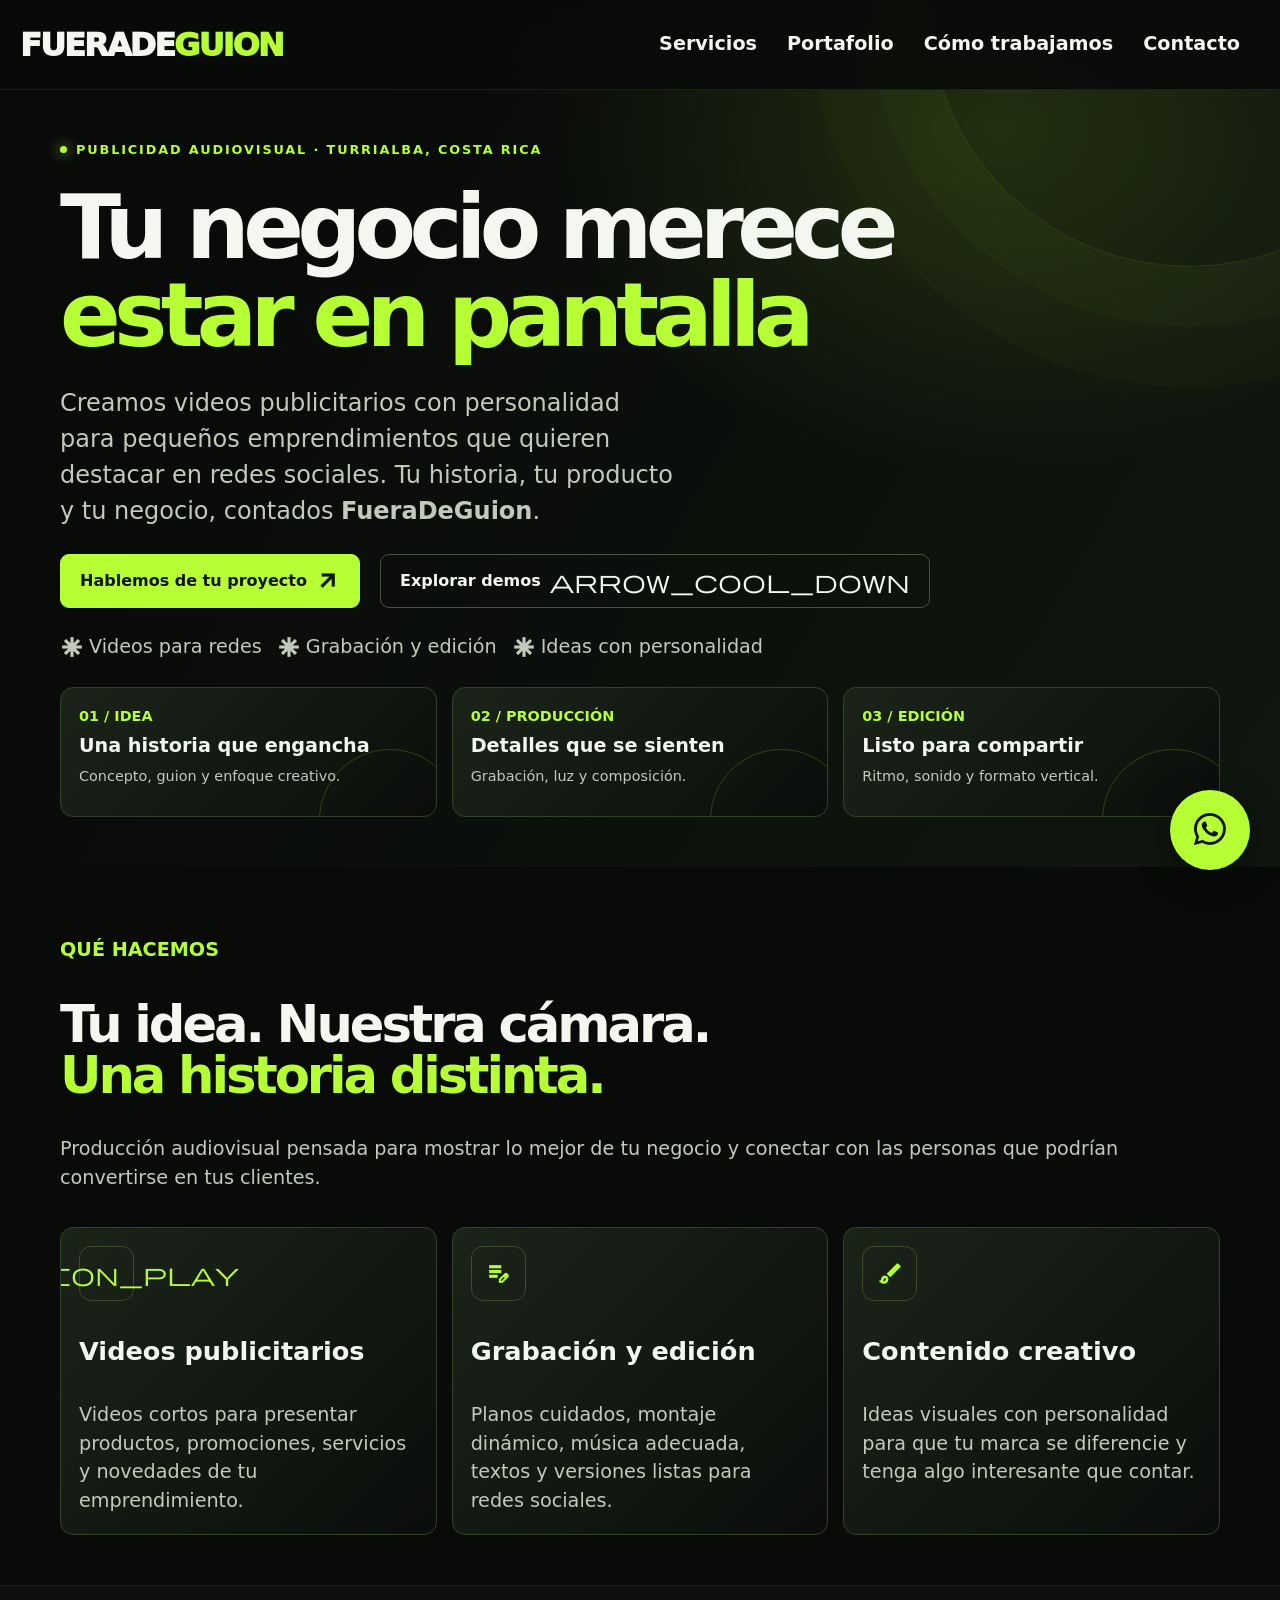
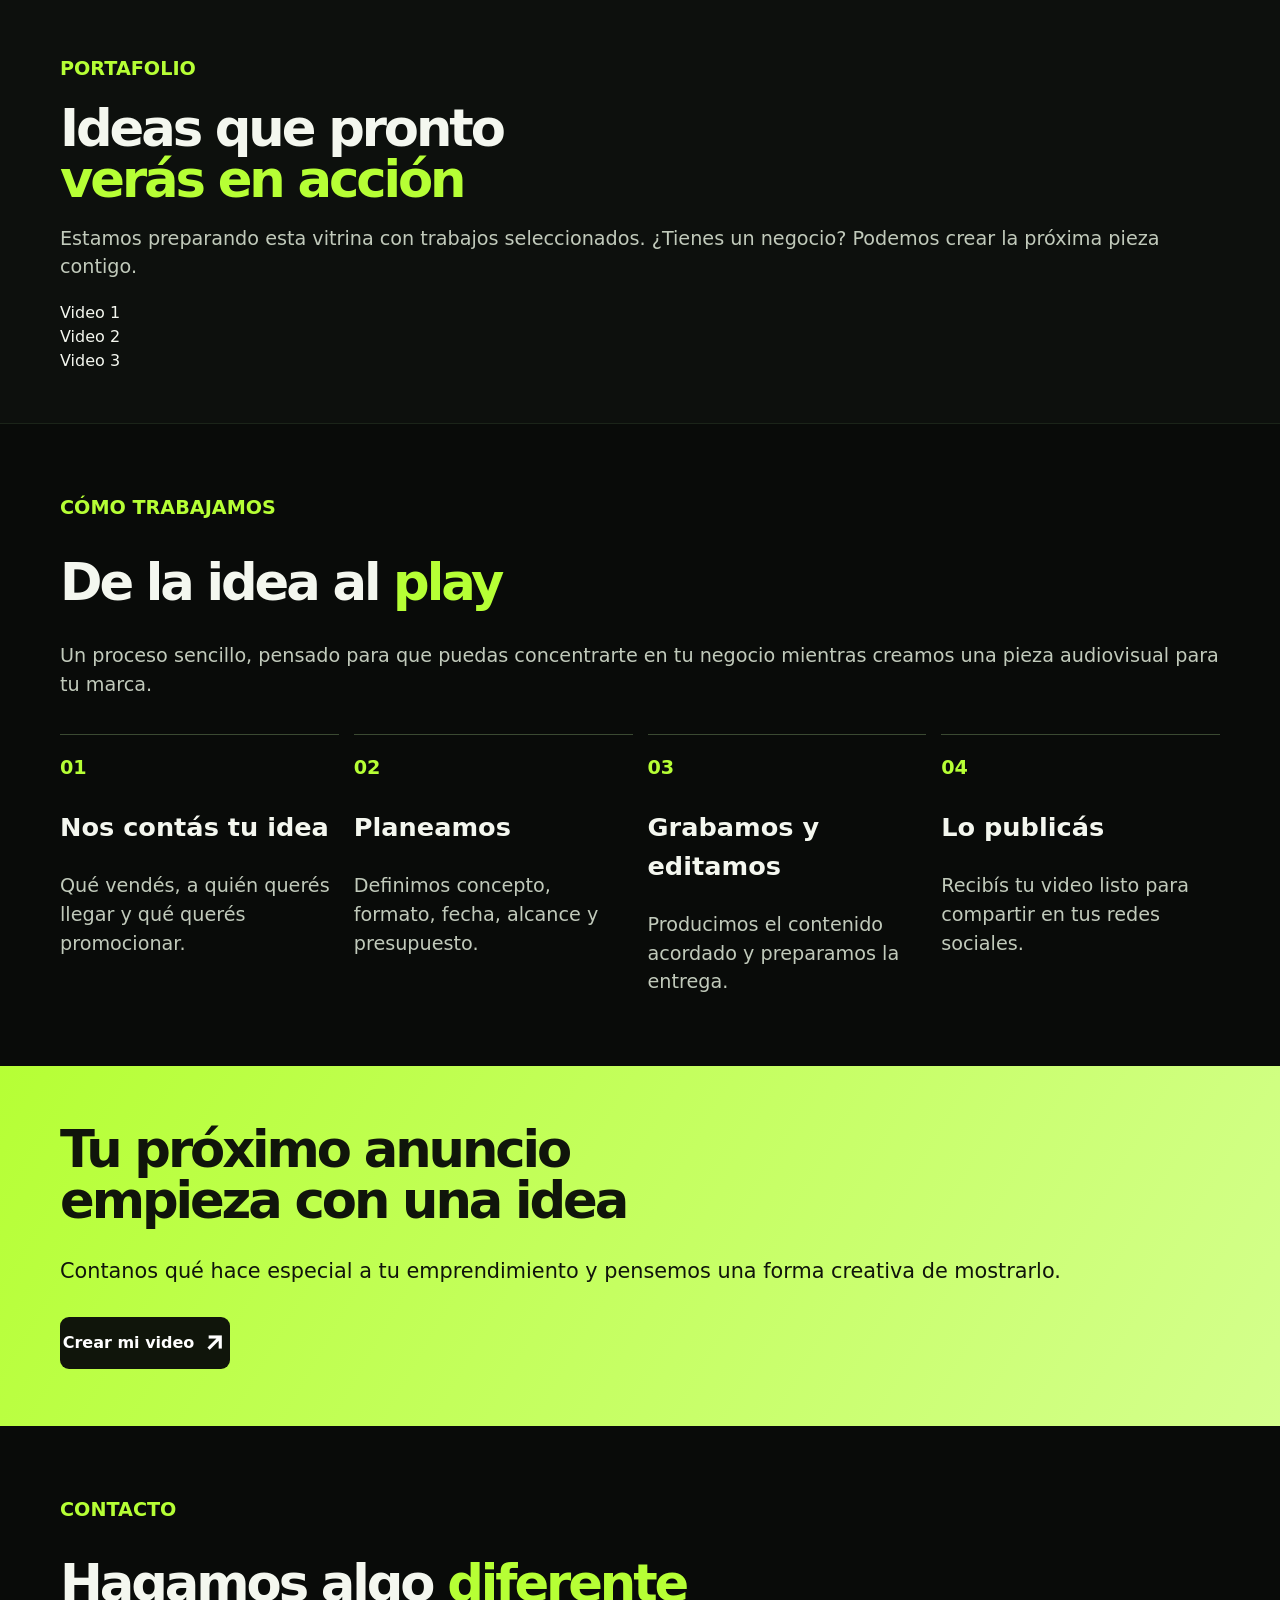
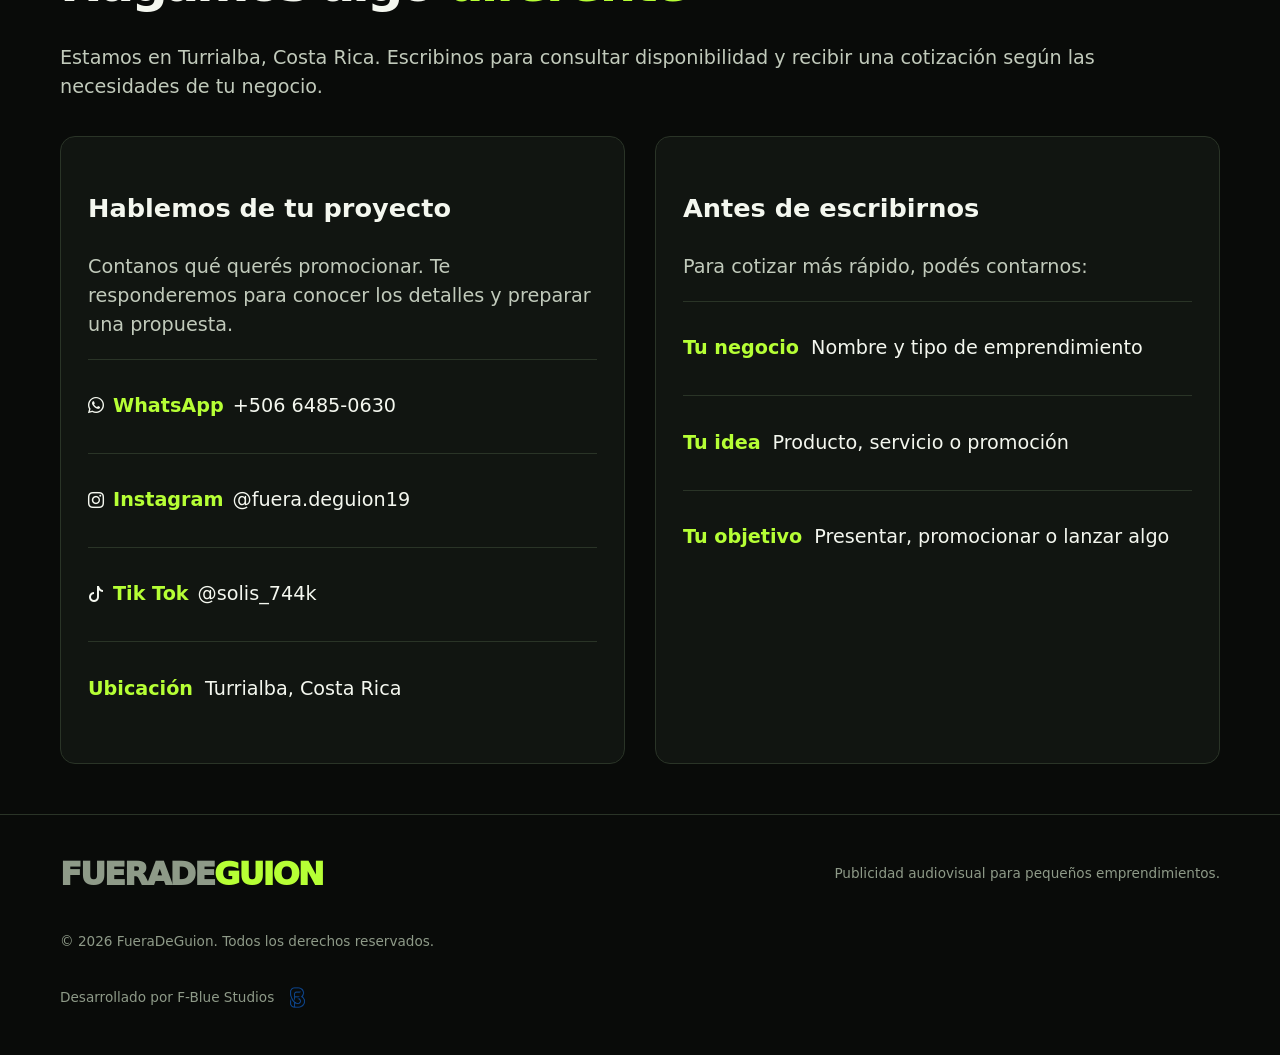
==== index.html @ 5d8425df "Se agregó efecto Scroll" ====
<!DOCTYPE html>
<html lang="espacios">
<head>
    <meta charset="UTF-8">
    <meta name="viewport" content="width=device-width, initial-scale=1.0">
    <title>FueraDeGuion | Publicidad audiovisual en Turrialba</title>
    <link rel="stylesheet" href="style.css">
    <link rel="stylesheet" href="https://fonts.googleapis.com/css2?family=Material+Symbols+Outlined:opsz,wght,FILL,GRAD@20..48,100..700,0..1,-50..200">
    <link rel="stylesheet" href="https://cdn.jsdelivr.net/npm/bootstrap-icons@1.11.3/font/bootstrap-icons.min.css">
    <script src="script.js"defer></script>
</head>
<body>
    <header class="nav">
        <a href="#inicio" class="title-fdg">FUERADE<span class="green-txt">GUION</a>
        <button class="btn-toggle" id="btnToggle"><span class="material-symbols-outlined" id="toggleIcon">menu</span></button>
        <nav class="nav-links" id="navLinks">
            <ul class="links">        
                <li><a href="#servicios">Servicios</a></li>
                <li><a href="#portafolio">Portafolio</a></li>
                <li><a href="#proceso">Cómo trabajamos</a></li>
                <li><a href="#contacto">Contacto</a></li>
            </ul>
        </nav>
    </header>
    <main>
        <section class="hero" id="inicio">
            <div class="wrap">
                <div class="eyebrow"><span class="dot"></span><p class="green-txt">PUBLICIDAD AUDIOVISUAL · TURRIALBA, COSTA RICA</p></div>
                <h1>Tu negocio merece<br><span class="green-txt">estar en pantalla</span></h1>
                <p>Creamos videos publicitarios con personalidad para pequeños emprendimientos que quieren destacar en redes sociales. Tu historia, tu producto y tu negocio, contados <b>FueraDeGuion</b>.</p>
                <div class="hero-actions">
                    <a class="btn btn-green" href="https://wa.me/50664850630?text=Hola%20FueraDeGuion%2C%20quiero%20cotizar%20un%20video%20publicitario." target="_blank" rel="noopener">Hablemos de tu proyecto<span class="material-symbols-outlined">arrow_outward</span></a>
                    <a class="btn btn-transparent" href="#portafolio">Explorar demos<span class="material-symbols-outlined">arrow_cool_down</span></a>
                </div>
                <div class="hero-foot">
                    <p><span class="material-symbols-outlined">asterisk</span>Videos para redes</p>
                    <p><span class="material-symbols-outlined">asterisk</span>Grabación y edición</p>
                    <p><span class="material-symbols-outlined">asterisk</span>Ideas con personalidad</p>
                </div>
                <div class="hero-cards">
                    <div class="card effect-card">
                        <p class="green-txt">01 / IDEA</p>
                        <p class="strong-txt">Una historia que engancha</p>
                        <p class="little-txt">Concepto, guion y enfoque creativo.</p>
                    </div>
                    <div class="card effect-card">
                        <p class="green-txt">02 / PRODUCCIÓN</p>
                        <p class="strong-txt">Detalles que se sienten</p>
                        <p class="little-txt">Grabación, luz y composición.</p>
                    </div>
                    <div class="card effect-card">
                        <p class="green-txt">03 / EDICIÓN</p>
                        <p class="strong-txt">Listo para compartir</p>
                        <p class="little-txt">Ritmo, sonido y formato vertical.</p>
                    </div>
                </div>
            </div>
        </section>

        <section class="servicios" id="servicios">
            <div class="wrap reveal">
                <p class="green-txt title-green">QUÉ HACEMOS</p>
                <h2>Tu idea. Nuestra cámara.<br><span class="green-txt">Una historia distinta.</span> </h2>
                <p>Producción audiovisual pensada para mostrar lo mejor de tu negocio y conectar con las personas que podrían convertirse en tus clientes.</p>
                <div class="servicios-cards">
                    <div class="card">
                        <span class="material-symbols-outlined">motion_play</span>
                        <h3>Videos publicitarios</h3>
                        <p>Videos cortos para presentar productos, promociones, servicios y novedades de tu emprendimiento.</p>
                    </div>
                    <div class="card">
                        <span class="material-symbols-outlined">edit_note</span>
                        <h3>Grabación y edición</h3>
                        <p>Planos cuidados, montaje dinámico, música adecuada, textos y versiones listas para redes sociales.</p>
                    </div>
                    <div class="card">
                        <span class="material-symbols-outlined">brush</span>
                        <h3>Contenido creativo</h3>
                        <p>Ideas visuales con personalidad para que tu marca se diferencie y tenga algo interesante que contar.</p>
                    </div>
                </div>
            </div>
        </section>
        
        <section class="portafolio" id="portafolio">
            <div class="wrap reveal">
                <p class="green-txt title-green">PORTAFOLIO</p>
                <h2>Ideas que pronto <br><span class="green-txt">verás en acción</span></h2>
                <p>Estamos preparando esta vitrina con trabajos seleccionados. ¿Tienes un negocio? Podemos crear la próxima pieza contigo.</p>
                <div class="portafolio-grid">
                    <div class="video">Video 1</div>
                    <div class="video">Video 2</div>
                    <div class="video">Video 3</div>
                </div>
            </div>
        </section>

        <section class="proceso" id="proceso">
            <div class="wrap reveal">
                <p class="green-txt title-green">CÓMO TRABAJAMOS</p>
                <h2>De la idea al <span class="green-txt">play</span></h2>
                <p>Un proceso sencillo, pensado para que puedas concentrarte en tu negocio mientras creamos una pieza audiovisual para tu marca.</p>
                <div class="process-grid">
                    <div class="step">
                        <p class="green-txt">01</p>
                        <h3>Nos contás tu idea</h3>
                        <p>Qué vendés, a quién querés llegar y qué querés promocionar.</p>
                    </div>
                    <div class="step">
                        <p class="green-txt">02</p>
                        <h3>Planeamos</h3>
                        <p>Definimos concepto, formato, fecha, alcance y presupuesto.</p>
                    </div>
                    <div class="step">
                        <p class="green-txt">03</p>
                        <h3>Grabamos y editamos</h3>
                        <p>Producimos el contenido acordado y preparamos la entrega.</p>
                    </div>
                    <div class="step">
                        <p class="green-txt">04</p>
                        <h3>Lo publicás</h3>
                        <p>Recibís tu video listo para compartir en tus redes sociales.</p>
                    </div>
                </div>
            </div>
        </section>

        <section class="anuncio">
            <div class="wrap container-anuncio reveal">
                <h2>Tu próximo anuncio <br>empieza con una idea</h2>
                <p>Contanos qué hace especial a tu emprendimiento y pensemos una forma creativa de mostrarlo.</p>
                <a class="btn btn-black" href="https://wa.me/50664850630?text=Hola%20FueraDeGuion%2C%20quiero%20cotizar%20un%20video%20publicitario." target="_blank" rel="noopener">Crear mi video <span class="material-symbols-outlined">arrow_outward</span></a>
            </div>
        </section>

        <section class="contacto" id="contacto">
            <div class="wrap reveal">
                <p class="green-txt title-green">CONTACTO</p>
                <h2>Hagamos algo <span class="green-txt">diferente</span></h2>
                <p>Estamos en Turrialba, Costa Rica. Escribinos para consultar disponibilidad y recibir una cotización según las necesidades de tu negocio.</p>
                <div class="contacto-grid">
                    <div class="contacto-box">
                        <h3>Hablemos de tu proyecto</h3>
                        <p>Contanos qué querés promocionar. Te responderemos para conocer los detalles y preparar una propuesta.</p>            
                        <div class="contacto-line">                           
                            <a class="btn btn-social" href="https://wa.me/50664850630?text=Hola%20FueraDeGuion%2C%20quiero%20consultar%20por%20sus%20servicios." target="_blank" rel="noopener">
                                <i class="bi bi-whatsapp"></i>
                                <span class="green-txt"><b>WhatsApp</b></span>
                                <p>+506 6485-0630</p>
                            </a>
                        </div>
                        <div class="contacto-line">   
                            <a class="btn btn-social" href="https://www.instagram.com/fuera.deguion19?mdxt=MWI0a2NkbmFmcDhkNw==" target="_blank" rel="noopener">
                                <i class="bi bi-instagram"></i>
                                <span class="green-txt"><b>Instagram</b></span>
                                <p>@fuera.deguion19</p>
                            </a>
                        </div>
                        <div class="contacto-line">  
                            <a class="btn btn-social" href="https://www.tiktok.com/@solis_744k?_r=1&_t=ZS-9Amf4XsxfdM" target="_blank" rel="noopener">
                                <i class="bi bi-tiktok"></i>
                                <span class="green-txt"><b>Tik Tok</b></span>
                                <p>@solis_744k</p>
                            </a>
                        </div>
                        <div class="contacto-line">
                            <span class="green-txt"><b>Ubicación</b></span>
                            <p>Turrialba, Costa Rica</p>
                        </div>
                    </div>
                    <div class="contacto-box">
                        <h3>Antes de escribirnos</h3>
                        <p>Para cotizar más rápido, podés contarnos:</p>
                        <div class="contacto-line"><span class="green-txt"><b>Tu negocio</b></span><p>Nombre y tipo de emprendimiento</p></div>
                        <div class="contacto-line"><span class="green-txt"><b>Tu idea</b></span><p>Producto, servicio o promoción</p></div>
                        <div class="contacto-line"><span class="green-txt"><b>Tu objetivo</b></span><p>Presentar, promocionar o lanzar algo</p></div></div>
                    </div>
                </div>
            </div>
        </section>
    </main>

    <footer>
        <div class="wrap footerin">
            <div class="footer-1">
                <a class="title-fdg" href="#inicio">FUERADE<span class="green-txt">GUION</span></a>
                <p>Publicidad audiovisual para pequeños emprendimientos.</p>
            </div>
            <div class="footer-2">
                <p>© 2026 FueraDeGuion. Todos los derechos reservados.</p>
                <div class="fblue-studios">
                    <p>Desarrollado por F-Blue Studios</p>
                    <img src="/source/Logo.svg" alt="Logo F-Blue Studios">
                </div> 
            </div>
        </div>
    </footer>
    <a class="contacto-flotante btn" href="https://wa.me/50664850630?text=Hola%20FueraDeGuion%2C%20vi%20su%20pagina%20web." target="_blank" rel="noopener" aria-label="Contactar por WhatsApp"><i class="bi bi-whatsapp"></i></a>
</body>
</html>
---- style.css ----
:root {
    --bg:#090b09;
    --panel:#111511;
    --panel2:#171d17;
    --green:#b6ff35;
    --white:#f4f7ef;
    --muted:#a7b0a2;
    --line:#2a3427;
    --txt-p: #c1cabb;
    --p-size: clamp(1.12rem,2vw,1.2rem);
}

* {
    box-sizing: border-box;
}

html {
    scroll-behavior: smooth;
}

body {
    margin: 0;
    font-family:Inter,ui-sans-serif,system-ui,-apple-system,BlinkMacSystemFont,"Segoe UI",sans-serif;
    line-height:1.5;
    background-color: var(--bg);
    color: #f4f7ef;
}

.material-symbols-outlined {
    font-weight: bold !important;
}

h1 {
    font-size:clamp(2.8rem,7vw,6.4rem);
    max-width:900px;
    margin:0;
    line-height: 0.98;
    letter-spacing: -0.075em;
}

h2 {
    font-size:clamp(2rem,4vw,3.5rem);
    line-height:1;
    letter-spacing:-.06em;
    margin: 0;
}

h3 {
    font-size:clamp(1.5rem,2vw, 1.6rem);
}

a {
    color: inherit;
    text-decoration: none;
}

li {
    list-style: none;
}

img {
    max-width: 100%;
}

.btn {
    display:inline-flex;
    align-items:center;
    justify-content:center;
    gap:9px;
    font-weight:850;
    padding:14px 19px;
    border-radius:9px;
    transition:transform .2s, background .2s
}

.btn:hover {
    transform:translateY(-2px);
}

.green-txt {
    color: var(--green) !important;
}

.title-green {
    font-weight: 850;
}

.wrap {
    width:min(1160px,calc(100% - 40px));
    margin: auto;
    padding: 50px 0;
}

.reveal {
    opacity: 0;
    transform: translateY(30px);
    transition: opacity 0.8s ease-out, transform 0.8s ease-out;
}

.reveal.active {
    opacity: 1;
    transform: translateY(0);
}

/*header*/

.nav {
    display: flex;
    justify-content: space-between;
    align-items: center;
    padding: 20px;
    position: fixed;
    z-index: 1000;
    min-width: 100%;
    top: 0;
    background: rgba(9,11,9,.9);
    backdrop-filter: blur(14px);
    border-bottom: 1px solid rgba(181, 255, 53, 0.1);
    height: 10vh;
}

.title-fdg {
    font-size: clamp(1.2rem,3vw,2rem);
    font-weight: 950;
    letter-spacing: -.06em;
}

.btn-toggle {
    background: none;
    border: none;
    color: var(--white);
    position: relative;
    z-index: 10002;
    cursor: pointer;
    display: flex;
}

.nav-links {
    display: flex;
    flex-direction: column;
    position: fixed;
    top: 0;
    right: -60%;
    width: 50%;
    height: 100vh;
    z-index: 1001;
    transition: right 0.3s ease-in-out;
    background:linear-gradient(135deg,#0b1c06,#0b0e0b);
    padding: 80px;
}

.nav-links.active {
    right: 0;
}

.links {
    display: flex;
    flex-direction: column;
    gap: 30px;
    padding: 0;
}

.links li {
    
    font-weight: bold;
}

.links li:hover{
    transition: all 0.2s ease;
    color: var(--green);
    text-decoration: underline;
}

/*inicio*/

.hero {
    position: relative;
    overflow: hidden;
    background: radial-gradient(ellipse at 78% 15%,rgba(182,255,53,.13),transparent 33%),linear-gradient(120deg,#090b09 25%,#10170f 100%);
}

.hero .wrap {
    display: flex;
    flex-direction: column;
    justify-content: center;
    gap: 25px;
}

.eyebrow {
    display: inline-flex;
    align-items: center;
    gap: 9px;
    margin-top: 10vh;
    font-size: 0.78rem;
    font-weight: 850;
    letter-spacing: 0.15em;
}

.eyebrow p {
    font-size: 0.8rem !important;
}

.dot {
    width: 7px;
    height: 7px;
    border-radius: 50%;
    background: var(--green);
    box-shadow: 0 0 14px var(--green);
}

.hero p{
    max-width: 620px;
    color: var(--txt-p);
    font-size: clamp(1.12rem, 2vw, 1.5rem);;
    margin: 0;
}

.hero-actions {
    display: flex;
    gap: 20px
}

.btn-green {
    background:var(--green);
    color:#10150b;
    border:1px solid var(--green);
}

.btn-green:hover {
    background:#c8ff68
}

.btn-transparent {
    background:transparent;
    color:var(--white);
    border:1px solid #46523e
}

.btn-transparent:hover {
    border-color:var(--green);
    color:var(--green)
}

.hero-foot {
    display: flex;
    gap: 15px;
}

.hero-foot p {
    display: flex;
    gap: 5px;
    align-items: center;
    font-size: clamp(0.8rem,2vw,1.2rem);
}

.hero-cards {
    display: grid;
    grid-template-columns: 1fr;
    gap: 15px
}

.card {
    display: flex;
    flex-direction: column;
    gap: 5px;
    min-height:130px;
    border:1px solid #34402e;
    border-radius:13px;
    padding:18px;
    position:relative;
    overflow:hidden;
    background:linear-gradient(135deg,#1b2419,#0b0e0b)
}

.card span{
    width: 55px;
    height: 55px;
    display: flex;
    justify-content: center;
    align-items: center;
    border: 1px solid #3b4b30;
    border-radius: 12px;
    color: var(--green);
    font-size: 1.5rem;
}

.card p{
    margin: 0;
}

.effect-card:after {
    content: "";
    position: absolute;
    width: 140px;
    height: 140px;
    border:1px solid rgba(182,255,53,.2);
    border-radius: 50%;
    right:-25px;
    bottom:-75px
}

.card .green-txt {
    display: block;
    font-size: clamp(0.8rem, 3vh, 0.9rem);
    font-weight: bold;
}

.card .strong-txt{
    color: var(--white);
    font-size: clamp(0.8rem, 3vh, 1.2rem);
    font-weight: bold;
}

.card .little-txt {
    font-size: clamp(0.8rem, 3vh, 0.9rem);;
}

.hero:after {
    content: "";
    position: absolute;
    width: 520px;
    height: 520px;
    border:1px solid rgba(182,255,53,.12);
    border-radius: 50%;
    right: -170px;
    bottom: 600px;
    box-shadow:0 0 0 60px rgba(182,255,53,.025),0 0 0 120px rgba(182,255,53,.018);
    pointer-events:none;
}

/*Servicios*/

.servicios .wrap {
    display: flex;
    flex-direction: column;
    justify-content: center;
    gap: 15px;
}

.servicios p {
    color: var(--txt-p);
    font-size: var(--p-size);
}

.servicios-cards {
    display: grid;
    grid-template-columns: 1fr;
    gap: 15px;
}

/*Portafolio*/
.portafolio {
    background:#0d100d;
    border-top:1px solid #1b2419;
    border-bottom:1px solid #1b2419
}

.portafolio p {
    color: var(--txt-p);
    font-size: var(--p-size);
}

/*Videos*/

/*Proceso*/

.proceso .wrap {
    display: flex;
    flex-direction: column;
    justify-content: center;
    gap: 15px;
}
.proceso p {
    color: var(--txt-p);
    font-size: var(--p-size);
}

.process-grid {
    display: grid;
    grid-template-columns: repeat(2, 1fr);
    gap: 15px;
}

.step {
    border-top: 1px solid #3b4a32;
}

.step .green-txt {
    font-weight: 900;
}

/*Anuncio*/
.anuncio {
    background: linear-gradient(120deg, #b6ff35, #d4ff8d);
    color: #10150b;
}

.anuncio .wrap {
    display: flex;
    flex-direction: column;
    justify-content: center;
    gap: 30px;
    height: 40vh;
}

.anuncio p {
    font-size: clamp(0.9rem, 2vw ,1.3rem);
    margin: 0;
}

.btn-black {
    background: #10150b;
    color: #fff;
    border-color: #10150b;
    white-space: nowrap;
    width: 170px;
}

.btn-black:hover {
    background: #27351b;
}

/*contacto*/

.contacto .wrap {
    display: flex;
    flex-direction: column;
    justify-content: center;
    gap: 15px;
}

.contacto p {
    color: var(--txt-p);
    font-size: clamp(1rem,2vw,1.2rem);
}

.contacto b {
    font-size: clamp(1rem,2vw,1.2rem);
}

.contacto-grid {
    display: grid;
    grid-template-columns: 1fr;
    gap: 30px;
}

.contacto-box {
    padding: 27px;
    border: 1px solid var(--line);
    background: var(--panel);
    border-radius: 15px;
}

.contacto-line {
    display: flex;
    align-items: center;
    gap: 12px;
    padding: 13px 0;
    border-top: 1px solid var(--line);
}

.contacto-line p{
    color: var(--white)
}

.btn-social {
    font-size: 1rem;
    padding: 0;
    font-weight: normal;
}


.btn-social:hover{
    color: var(--green);
    transition: all 0.2s ease;
}

.btn-social .material-symbols-outlined{
    position: relative;
    top: -8px;
    right: -2px;
    font-weight: normal !important;
    font-size: 0.9rem;
}

/*Footer*/

footer {
    border-top:1px solid var(--line);
    padding: 25px;
    color:#8e9a88;
    font-size: 0.85rem
}

footer .wrap {
    padding: 0px;
}
    
.footerin {
    display:flex;
    flex-direction: column;
    gap:20px;
}

.footer-1 {
    display: flex;
    flex-direction: column;
    justify-content: space-between;
    gap: 10px;
    margin-top: 10px;
}

.fblue-studios {
    display: flex;
    align-items: center;
}

.fblue-studios img{
    position: relative;
    right: 10px;;
    width: 65px;
    height: 65px;
}

.contacto-flotante {
    display: flex;
    justify-content: center;
    align-items: center;
    position: fixed;
    width: 60px;
    height: 60px;
    right: 30px;
    bottom: 30px;
    z-index: 20;
    background: var(--green);
    color: #10150b;
    border-radius: 50%;
    padding: 13px 17px;
    box-shadow: 0 8px 30px #0008
}

.contacto-flotante:hover{
    background:#c8ff68
}

.contacto-flotante .bi {
    font-size: 1.5rem;
}

/*@media configuraciones*/

@media (min-width: 768px){
    .btn-toggle{
        display: none !important;
    }

    .nav-links{
        display: flex;
    }

    .nav-links {
        display: flex;
        flex-direction: column;
        position: static;
        width: auto;
        height: auto;
        z-index: auto;
        transition: none;
        background: none;
        padding: 20px;
    }

    .links {
        flex-direction: row;
    }

    .links a {
        font-size: var(--p-size);
    }
}

@media (min-width: 1024px) {

    .card:hover{
        transform: translateY(-2px);
    }

    .hero-cards {
        grid-template-columns: repeat(3, 1fr);
    }

    .servicios-cards {
        grid-template-columns: repeat(3, 1fr);
    }

    .process-grid {
        grid-template-columns: repeat(4, 1fr);
    }

    .contacto-grid {
        grid-template-columns: repeat(2, 1fr);
    }

    .footer-1 {
        flex-direction: row;
    }

    .contacto-flotante {
        width: 80px;
        height: 80px;
    }

    .contacto-flotante .bi {
        font-size: 2rem;
    }
}

@media (min-width: 1400px) {

    .hero .wrap {
        height: 100vh;
    }

    .servicios .wrap {
        height: 80vh;
    }
    .proceso .wrap {
        height: 70vh;
    }

    .anuncio .wrap {
        height: 50vh;
    }

    .contacto .wrap {
        height: 100vh;
    }
}
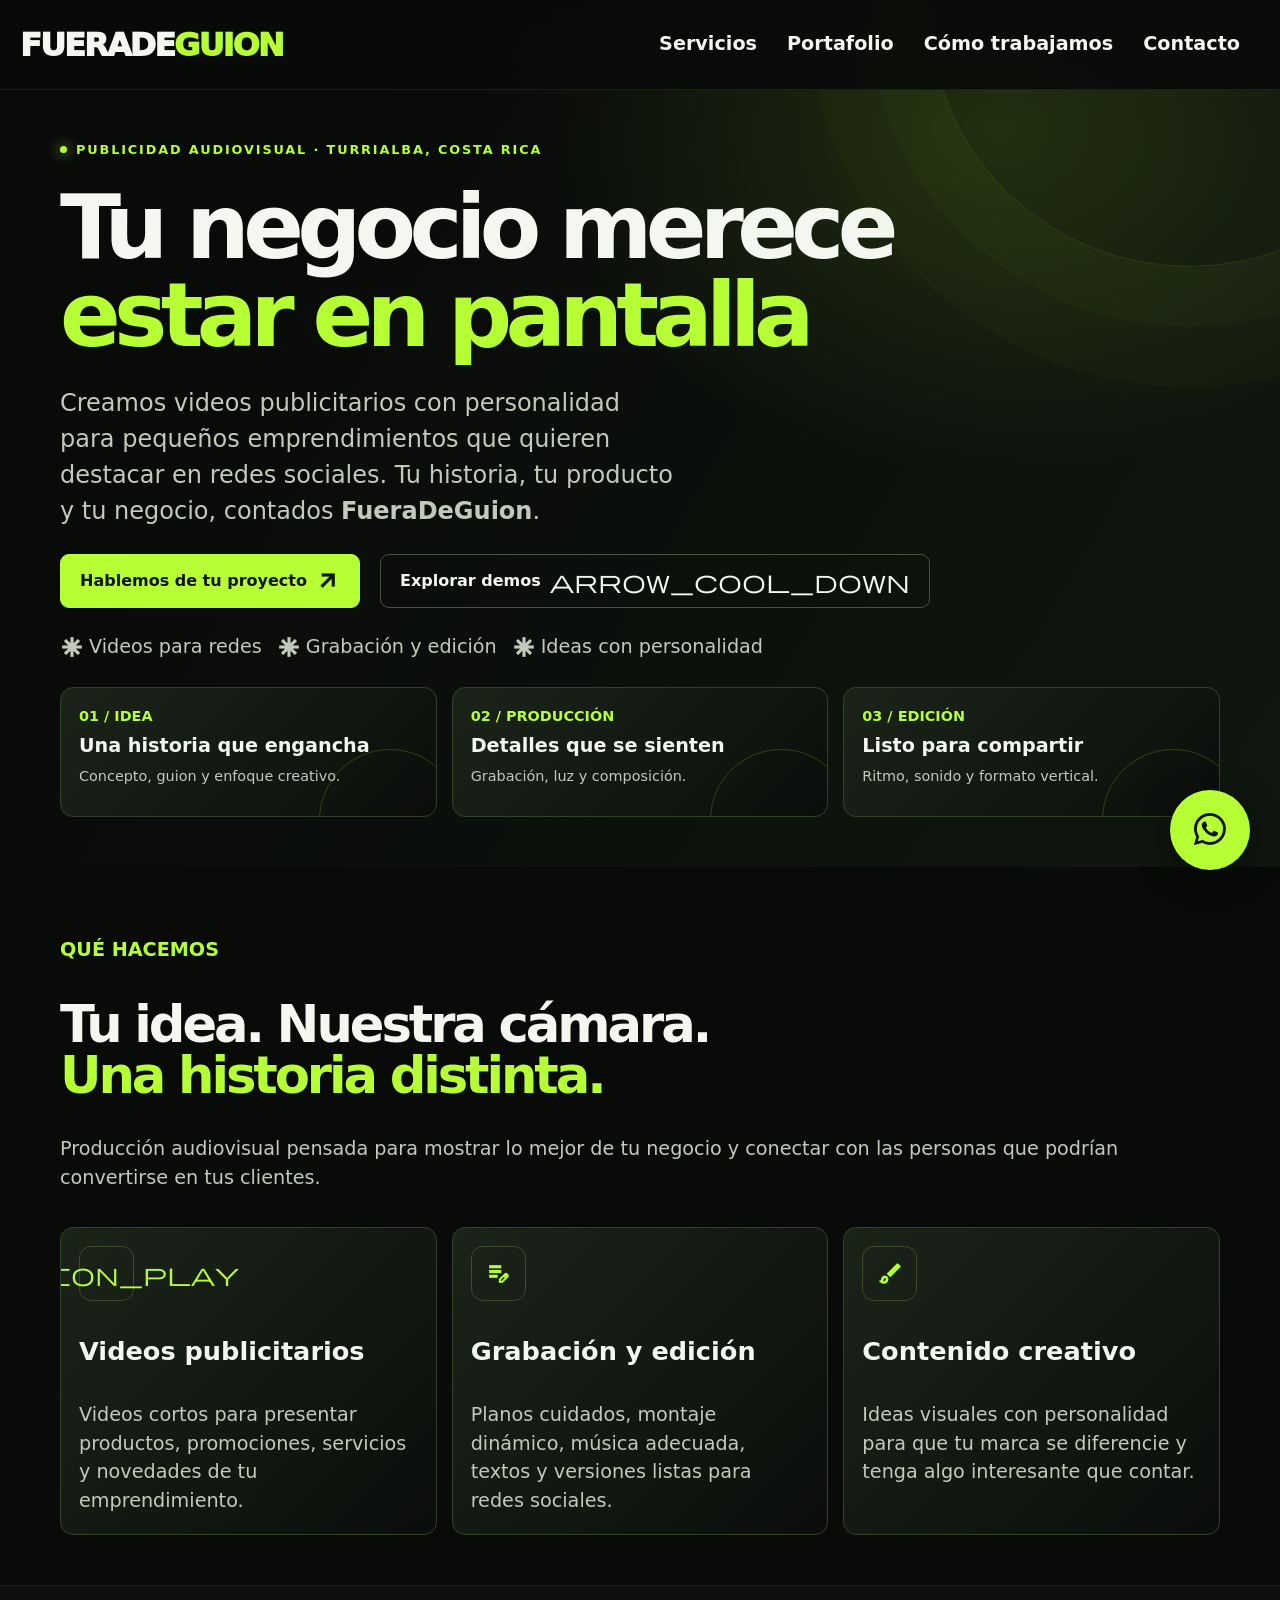
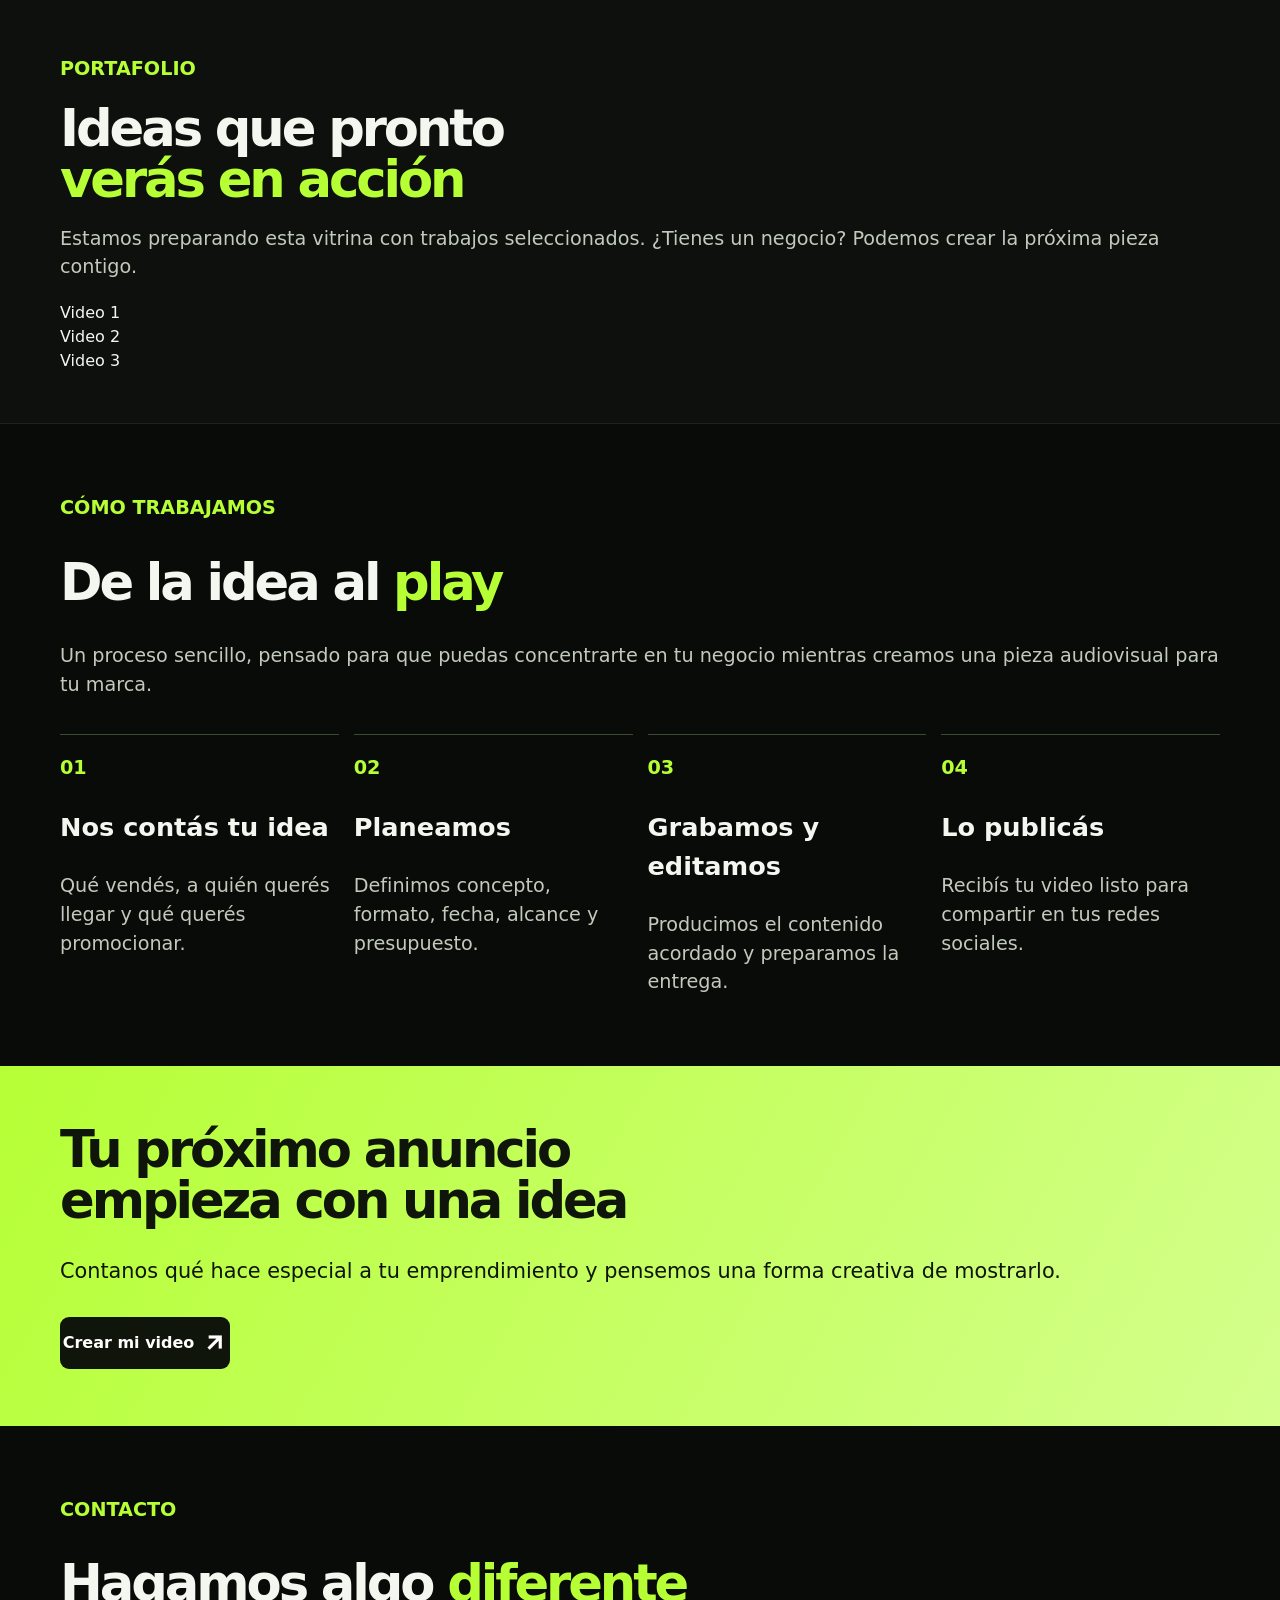
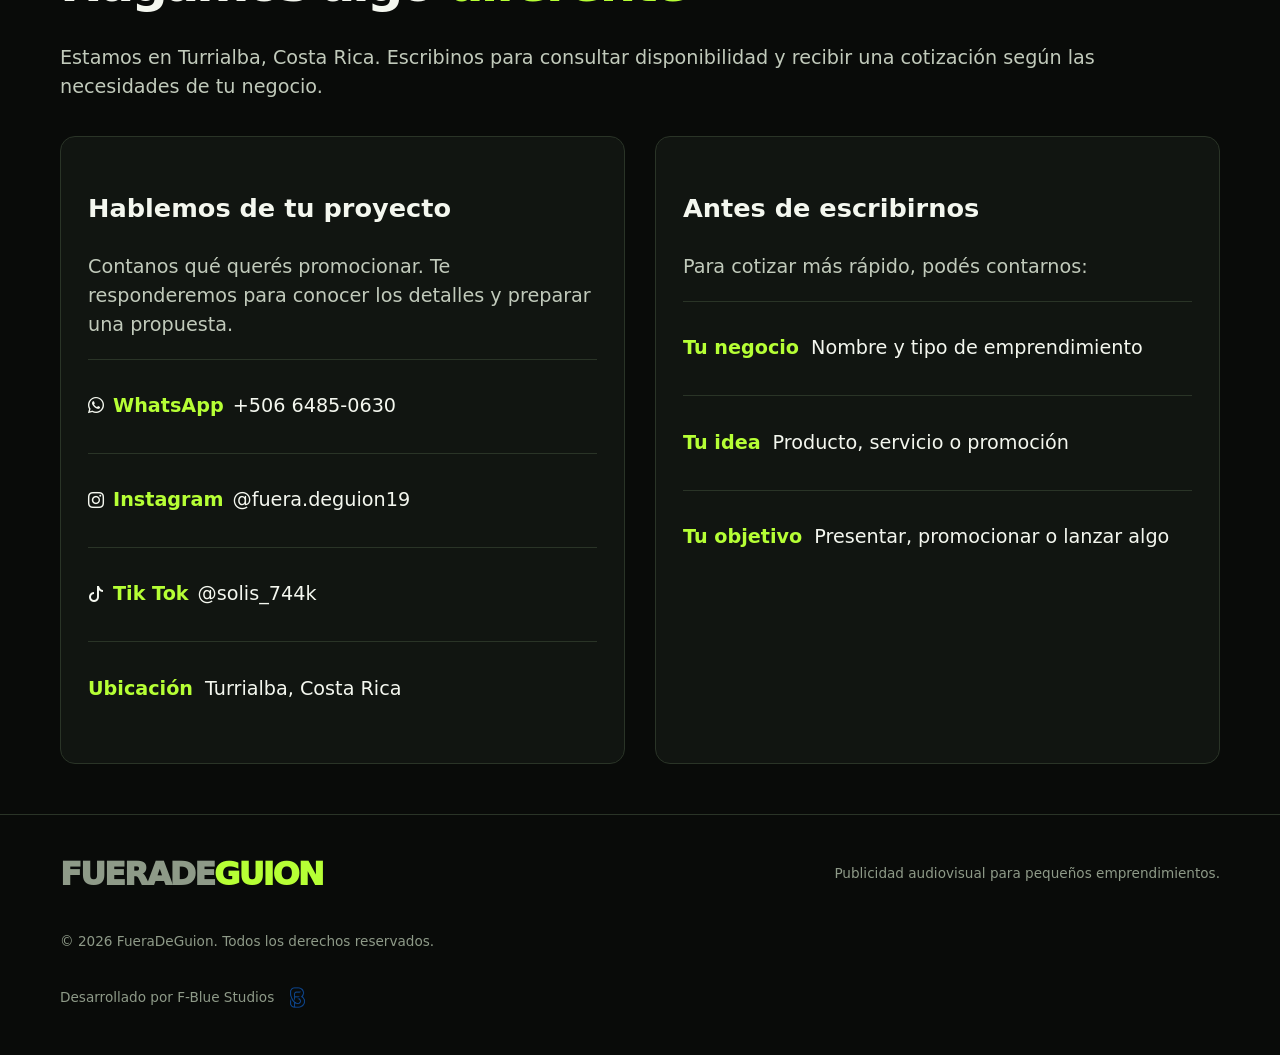
==== commit 17b814cb: "Se agregó etiquetas meta para compartir en redes sociales" ====
--- a/index.html
+++ b/index.html
@@ -1,5 +1,5 @@
 <!DOCTYPE html>
-<html lang="espacios">
+<html lang="es">
 <head>
     <meta charset="UTF-8">
     <meta name="viewport" content="width=device-width, initial-scale=1.0">
@@ -8,6 +8,11 @@
     <link rel="stylesheet" href="https://fonts.googleapis.com/css2?family=Material+Symbols+Outlined:opsz,wght,FILL,GRAD@20..48,100..700,0..1,-50..200">
     <link rel="stylesheet" href="https://cdn.jsdelivr.net/npm/bootstrap-icons@1.11.3/font/bootstrap-icons.min.css">
     <script src="script.js"defer></script>
+
+    <meta property="og:title" content="FueraDeGuion">
+    <meta property="og:description" content="Impulsamos tu negocio con videos publicitarios llenos de personalidad. Transformamos tu historia y productos en contenido diseñado para destacar en redes sociales.">
+    <meta property="og:image" content="source/Logo_FueraDeGuion.jpeg">
+    <meta property="og:url" content="https://fitoblue3.github.io/FueraDeGuion/">
 </head>
 <body>
     <header class="nav">
@@ -190,7 +195,7 @@
                 <p>© 2026 FueraDeGuion. Todos los derechos reservados.</p>
                 <div class="fblue-studios">
                     <p>Desarrollado por F-Blue Studios</p>
-                    <img src="/source/Logo.svg" alt="Logo F-Blue Studios">
+                    <img src="source/Logo_FBlueStudios.svg" alt="Logo F-Blue Studios">
                 </div> 
             </div>
         </div>
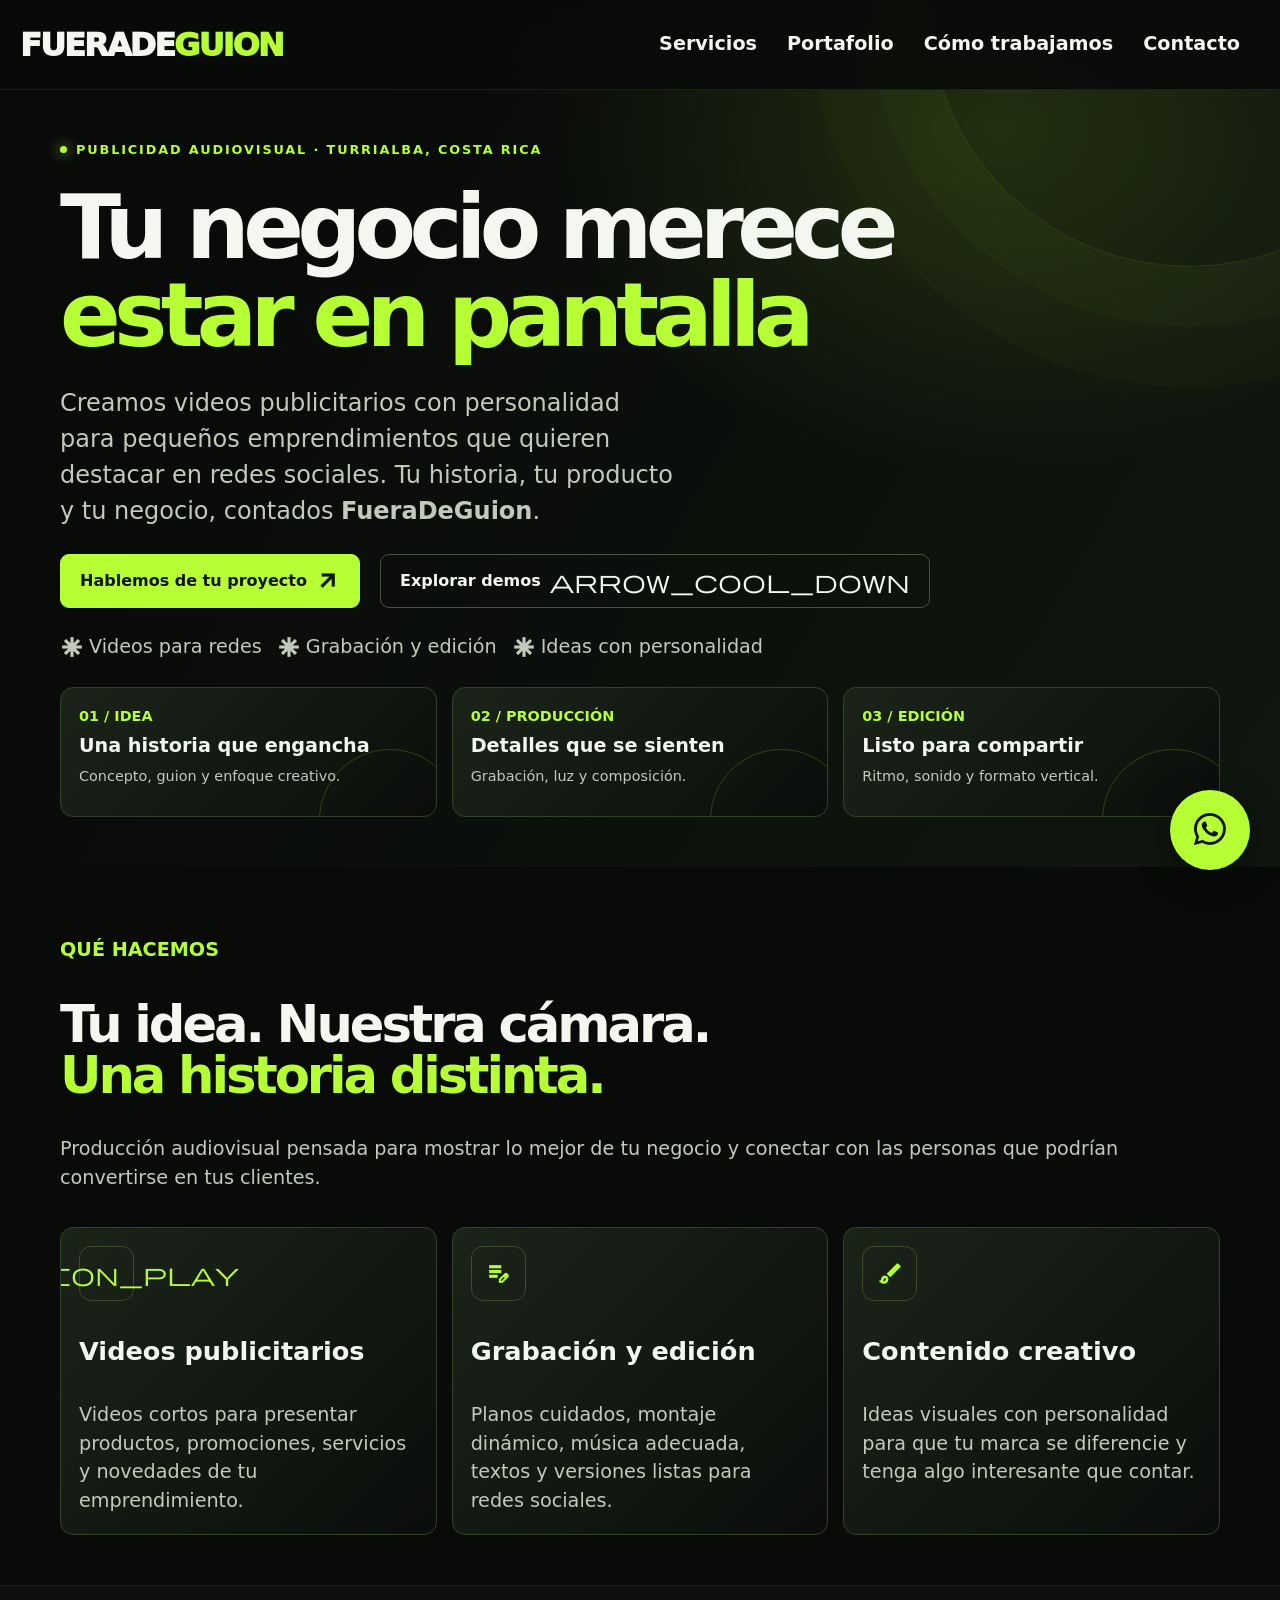
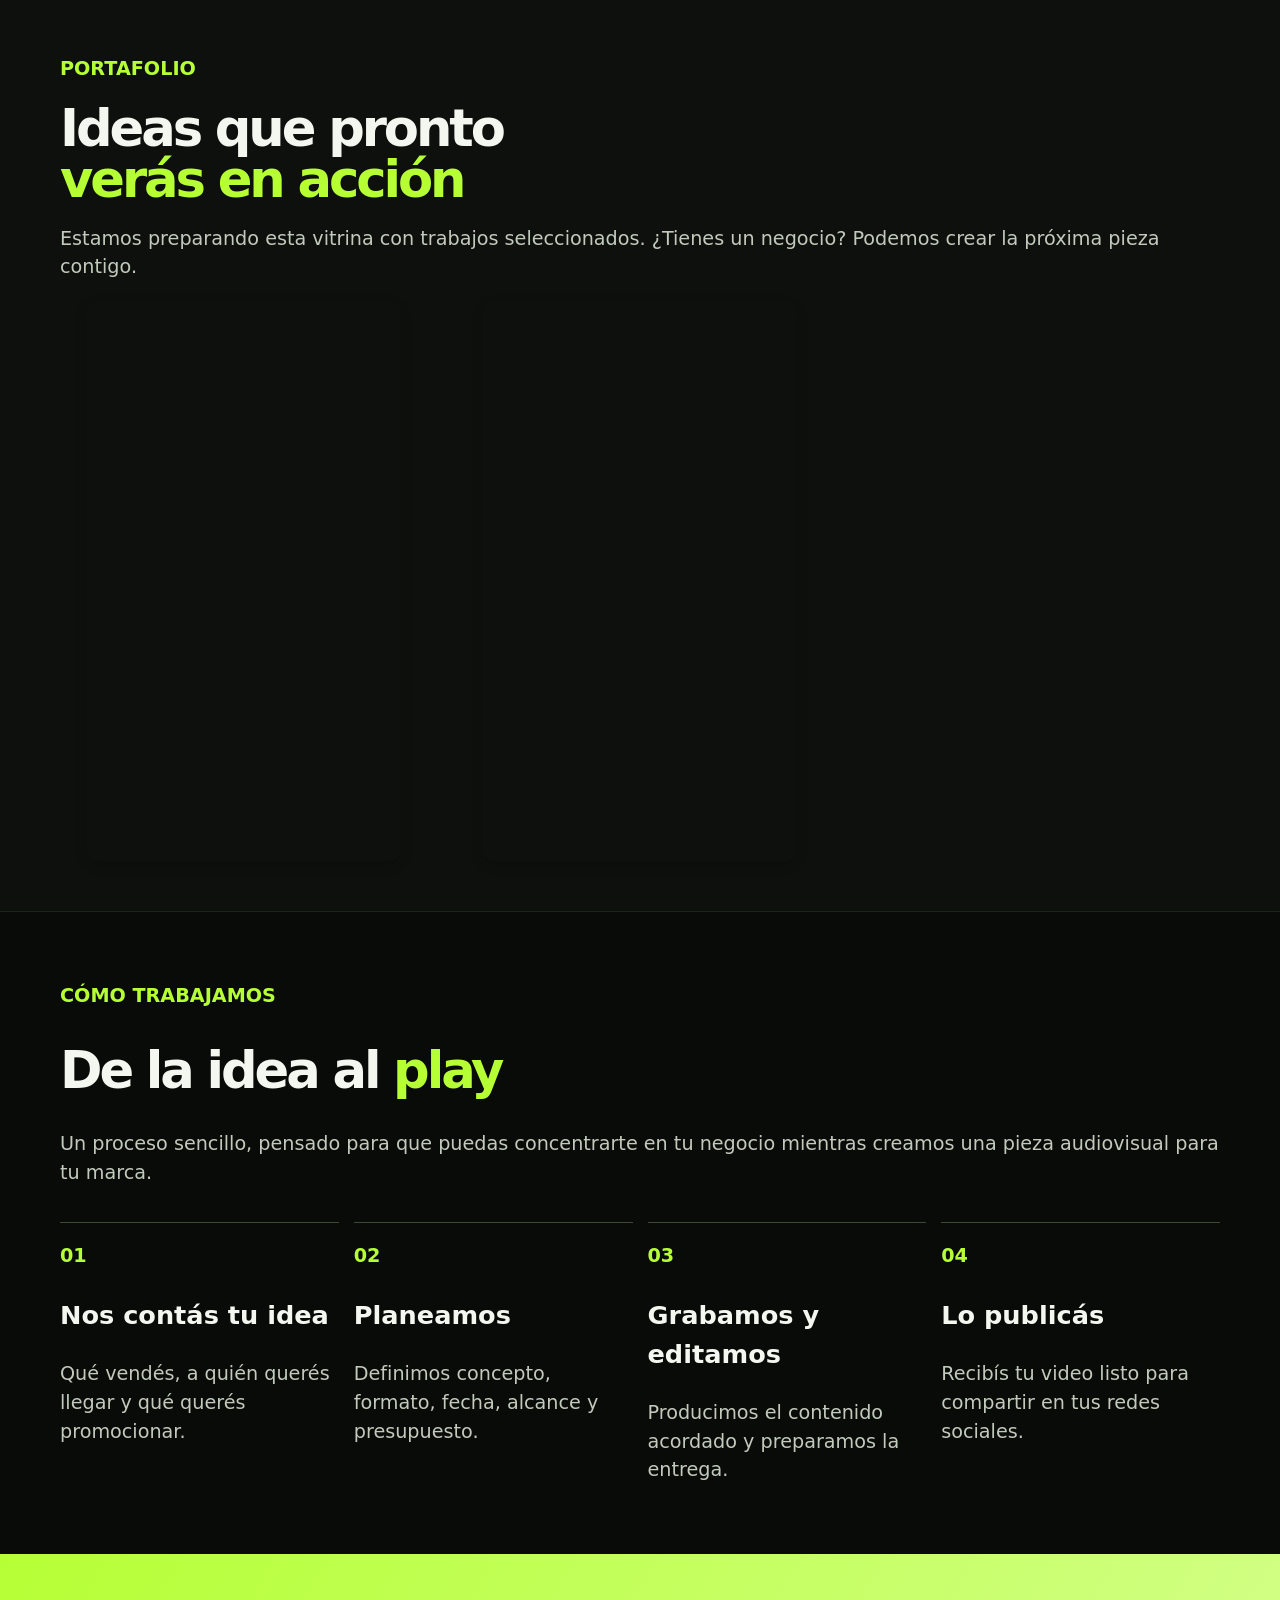
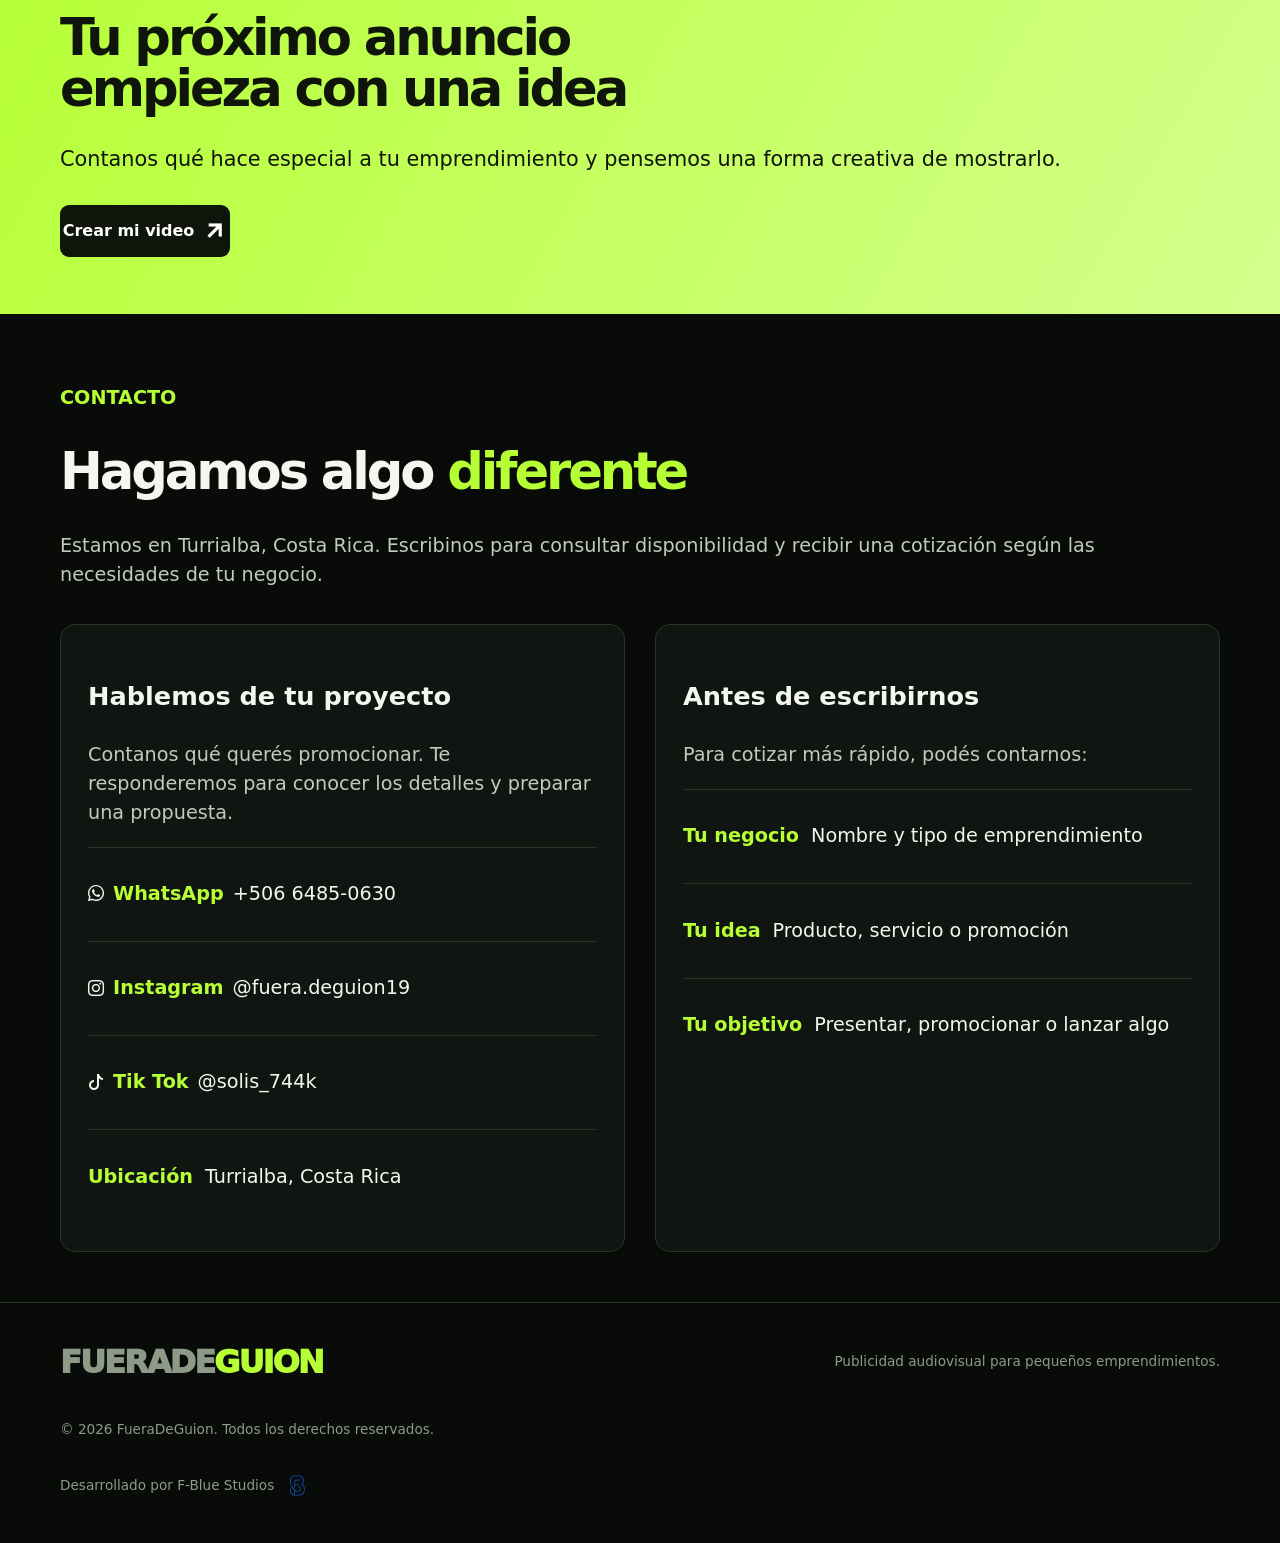
==== commit 14d98c24: "Se agreó los videos" ====
--- a/index.html
+++ b/index.html
@@ -11,7 +11,7 @@
 
     <meta property="og:title" content="FueraDeGuion">
     <meta property="og:description" content="Impulsamos tu negocio con videos publicitarios llenos de personalidad. Transformamos tu historia y productos en contenido diseñado para destacar en redes sociales.">
-    <meta property="og:image" content="source/Logo_FueraDeGuion.jpeg">
+    <meta property="og:image" content="https://raw.githubusercontent.com/Fitoblue3/FueraDeGuion/refs/heads/main/source/Logo_FueraDeGuion.jpeg">
     <meta property="og:url" content="https://fitoblue3.github.io/FueraDeGuion/">
 </head>
 <body>
@@ -93,9 +93,24 @@
                 <h2>Ideas que pronto <br><span class="green-txt">verás en acción</span></h2>
                 <p>Estamos preparando esta vitrina con trabajos seleccionados. ¿Tienes un negocio? Podemos crear la próxima pieza contigo.</p>
                 <div class="portafolio-grid">
-                    <div class="video">Video 1</div>
-                    <div class="video">Video 2</div>
-                    <div class="video">Video 3</div>
+                    <div class="video-youtube">
+                        <iframe width="610" 
+                        height="1085" 
+                        src="https://www.youtube.com/embed/8R4uW3JkBlg" 
+                        title="FueraDeGuion 2026" 
+                        frameborder="0" 
+                        allow="accelerometer; autoplay; clipboard-write; encrypted-media; gyroscope; picture-in-picture; web-share" 
+                        referrerpolicy="strict-origin-when-cross-origin" 
+                        allowfullscreen></iframe>
+                    </div>    
+                    <div class="video-youtube">
+                        <iframe src="https://www.youtube.com/embed/LSPEQDFpQoo" 
+                        title="29 de octubre de 2026" 
+                        frameborder="0" 
+                        allow="accelerometer; autoplay; clipboard-write; encrypted-media; gyroscope; picture-in-picture; web-share" 
+                        referrerpolicy="strict-origin-when-cross-origin" 
+                        allowfullscreen></iframe>
+                    </div>
                 </div>
             </div>
         </section>
--- a/style.css
+++ b/style.css
@@ -360,7 +360,31 @@
     font-size: var(--p-size);
 }
 
+.portafolio-grid {
+    display: grid;
+    grid-template-columns: 1fr;
+    gap: 30px;
+}
+
 /*Videos*/
+.video-youtube {
+    position: relative;
+    width: 100%;
+    max-width: 315px; /* Ancho máximo ideal para un Short */
+    aspect-ratio: 9 / 16; /* Mantiene la proporción vertical exacta */
+    margin: 0 auto; /* Centra el video si el contenedor padre es más ancho */
+    border-radius: 12px; /* Opcional: esquinas redondeadas modernas */
+    overflow: hidden; /* Asegura que el contenido respete los bordes redondeados */
+    box-shadow: 0 4px 12px rgba(0, 0, 0, 0.15); /* Opcional: sombra elegante */
+}
+
+.video-youtube iframe {
+    position: absolute;
+    top: 0;
+    left: 0;
+    width: 100%;
+    height: 100%;
+}
 
 /*Proceso*/
 
@@ -593,6 +617,11 @@
         grid-template-columns: repeat(3, 1fr);
     }
 
+    .portafolio-grid {
+        display: grid;
+        grid-template-columns: repeat(3, 1fr);
+    }
+
     .process-grid {
         grid-template-columns: repeat(4, 1fr);
     }
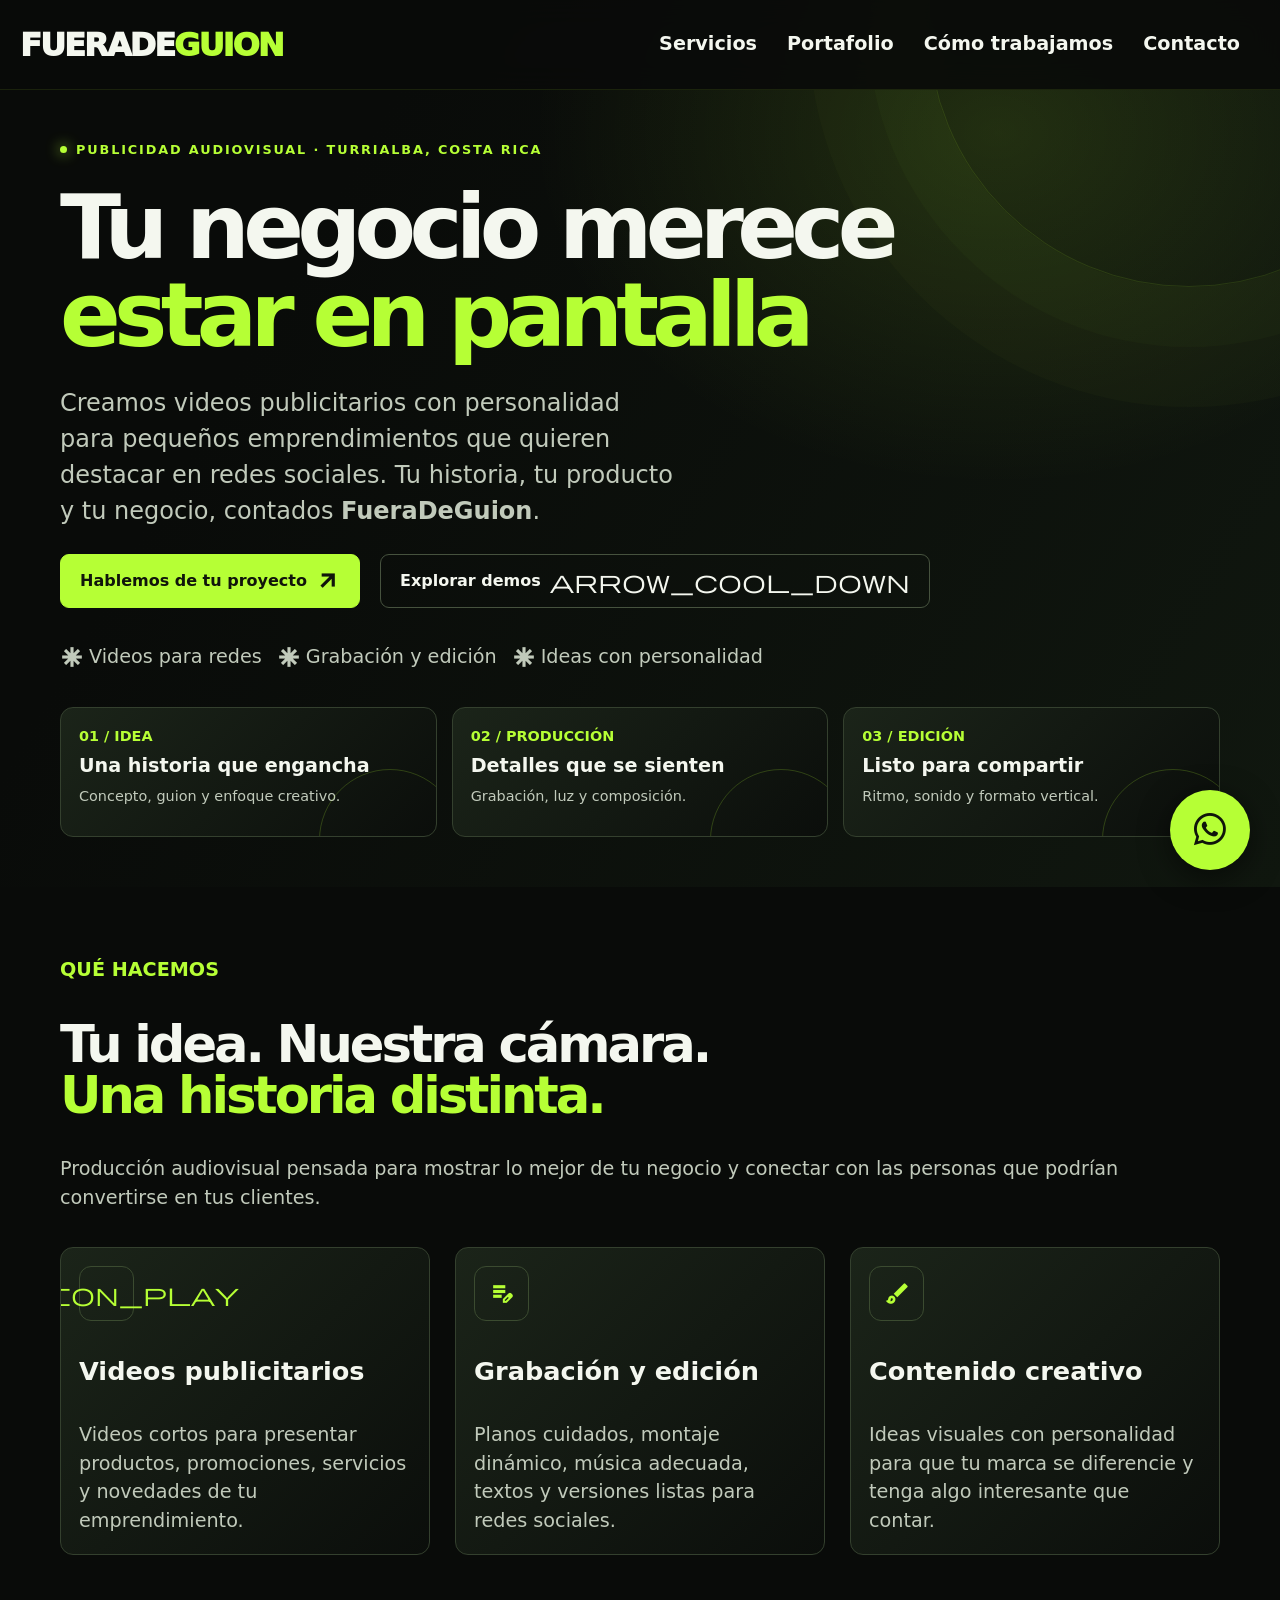
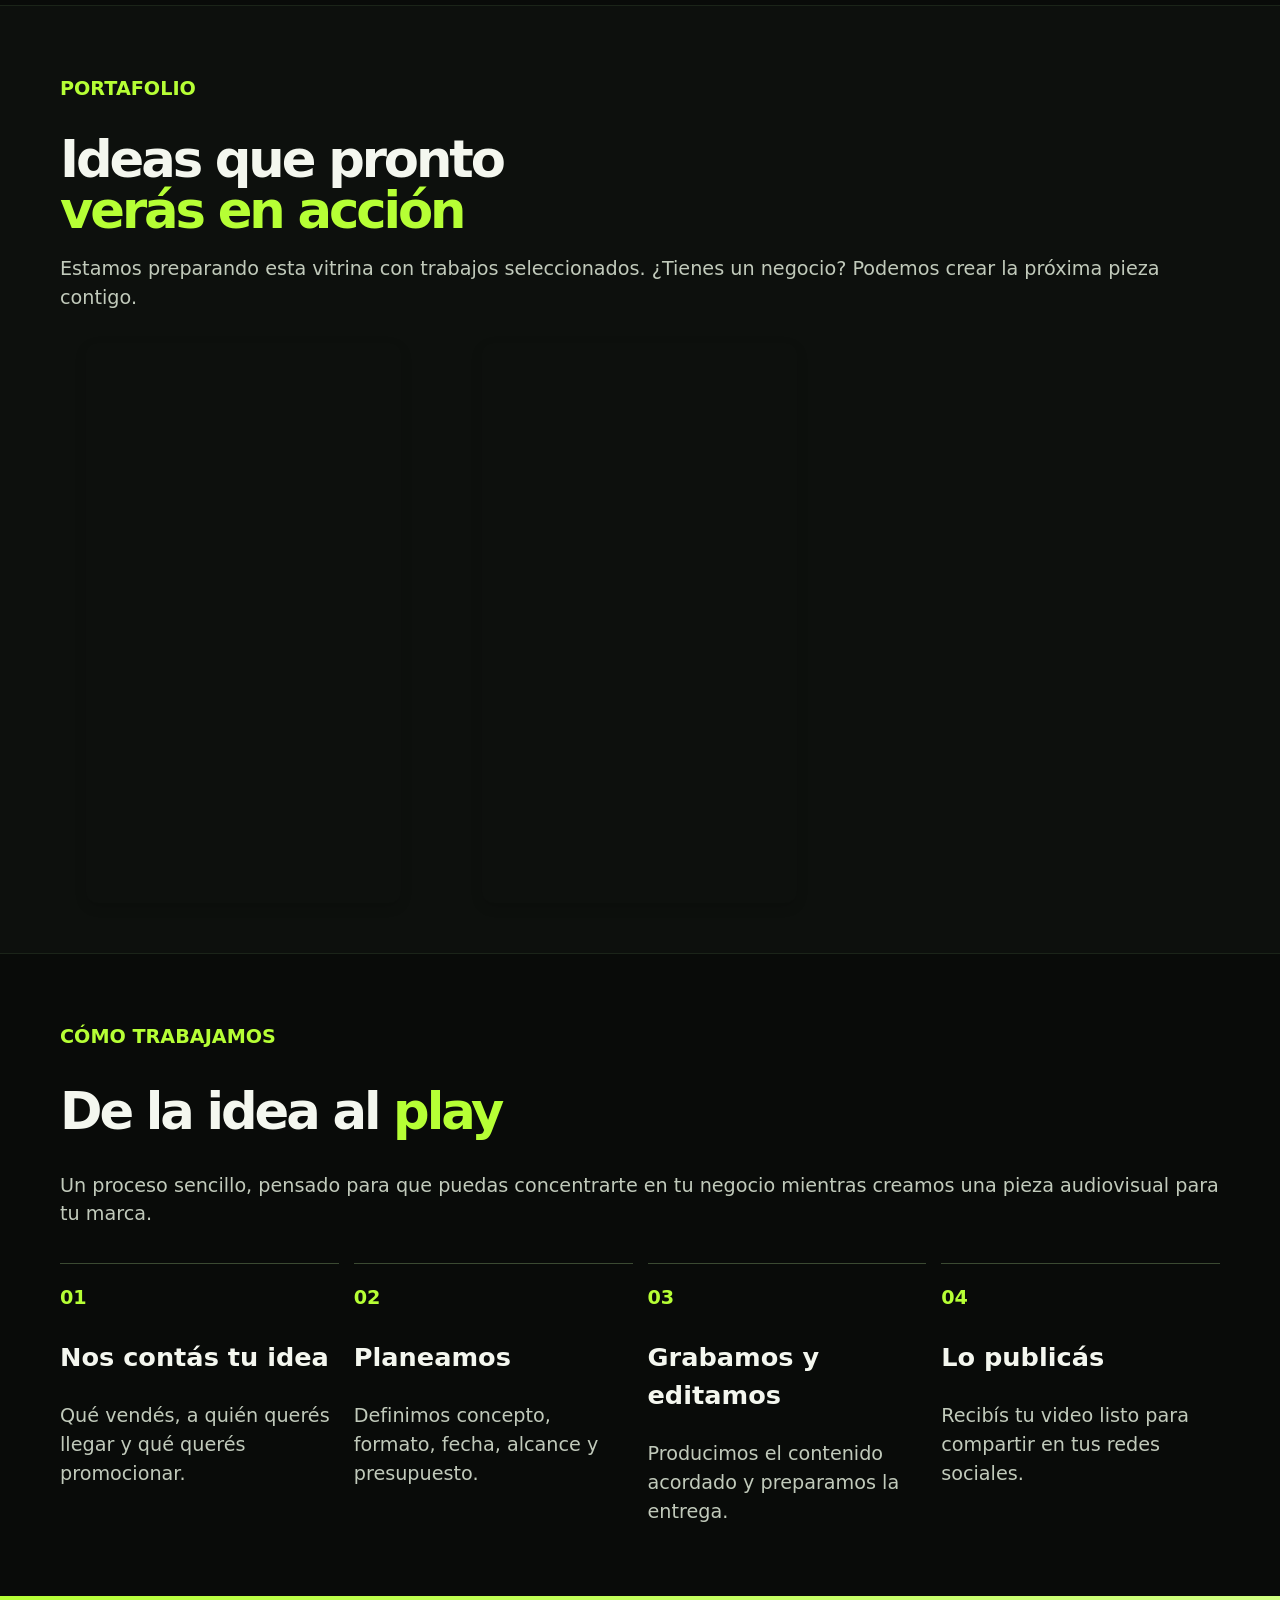
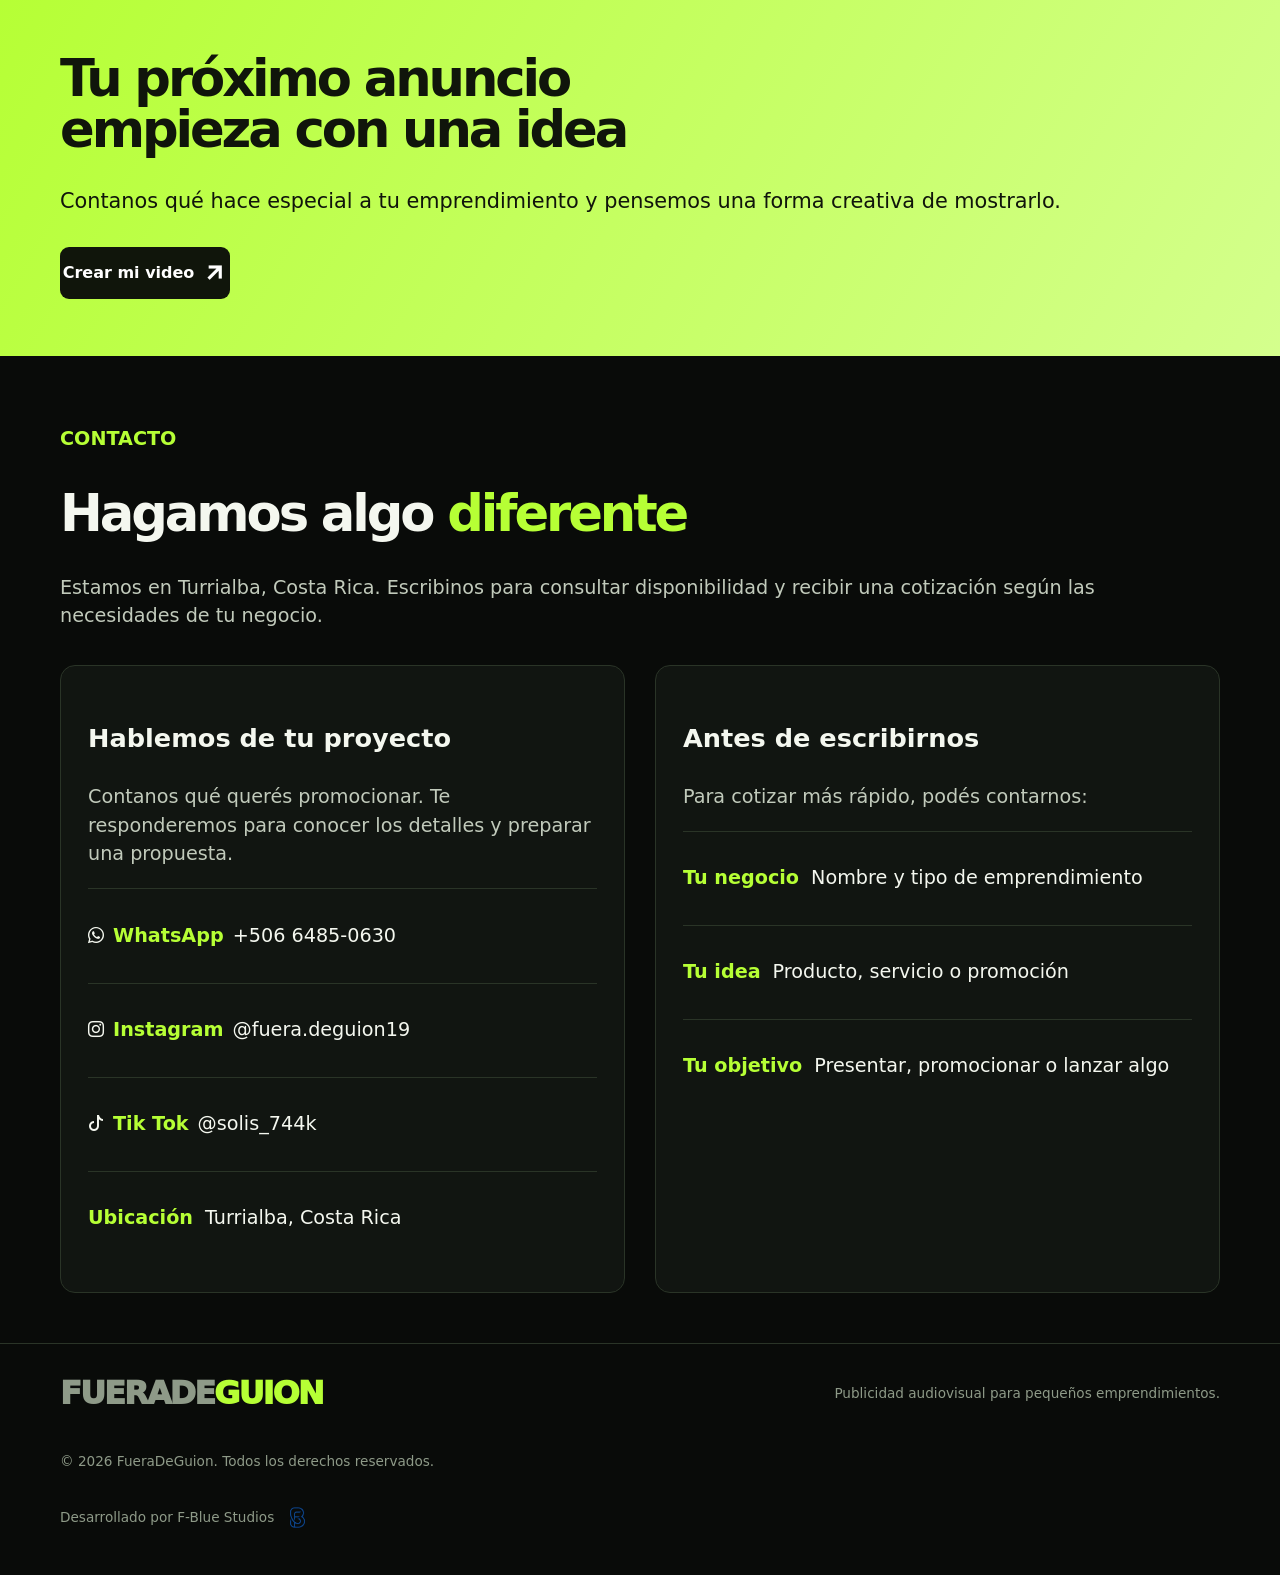
==== commit d207c34d: "Se agregó icono de buscador" ====
--- a/index.html
+++ b/index.html
@@ -4,6 +4,7 @@
     <meta charset="UTF-8">
     <meta name="viewport" content="width=device-width, initial-scale=1.0">
     <title>FueraDeGuion | Publicidad audiovisual en Turrialba</title>
+    <link rel="icon" href="/source/Logo_FueraDeGuion.jpeg" type="image/jpeg">
     <link rel="stylesheet" href="style.css">
     <link rel="stylesheet" href="https://fonts.googleapis.com/css2?family=Material+Symbols+Outlined:opsz,wght,FILL,GRAD@20..48,100..700,0..1,-50..200">
     <link rel="stylesheet" href="https://cdn.jsdelivr.net/npm/bootstrap-icons@1.11.3/font/bootstrap-icons.min.css">
--- a/style.css
+++ b/style.css
@@ -251,6 +251,7 @@
     gap: 5px;
     align-items: center;
     font-size: clamp(0.8rem,2vw,1.2rem);
+    margin: 10px 0;
 }
 
 .hero-cards {
@@ -345,7 +346,7 @@
 .servicios-cards {
     display: grid;
     grid-template-columns: 1fr;
-    gap: 15px;
+    gap: 25px;
 }
 
 /*Portafolio*/
@@ -358,6 +359,7 @@
 .portafolio p {
     color: var(--txt-p);
     font-size: var(--p-size);
+    margin-bottom: 30px;
 }
 
 .portafolio-grid {
@@ -530,8 +532,6 @@
     display: flex;
     flex-direction: column;
     justify-content: space-between;
-    gap: 10px;
-    margin-top: 10px;
 }
 
 .fblue-studios {
